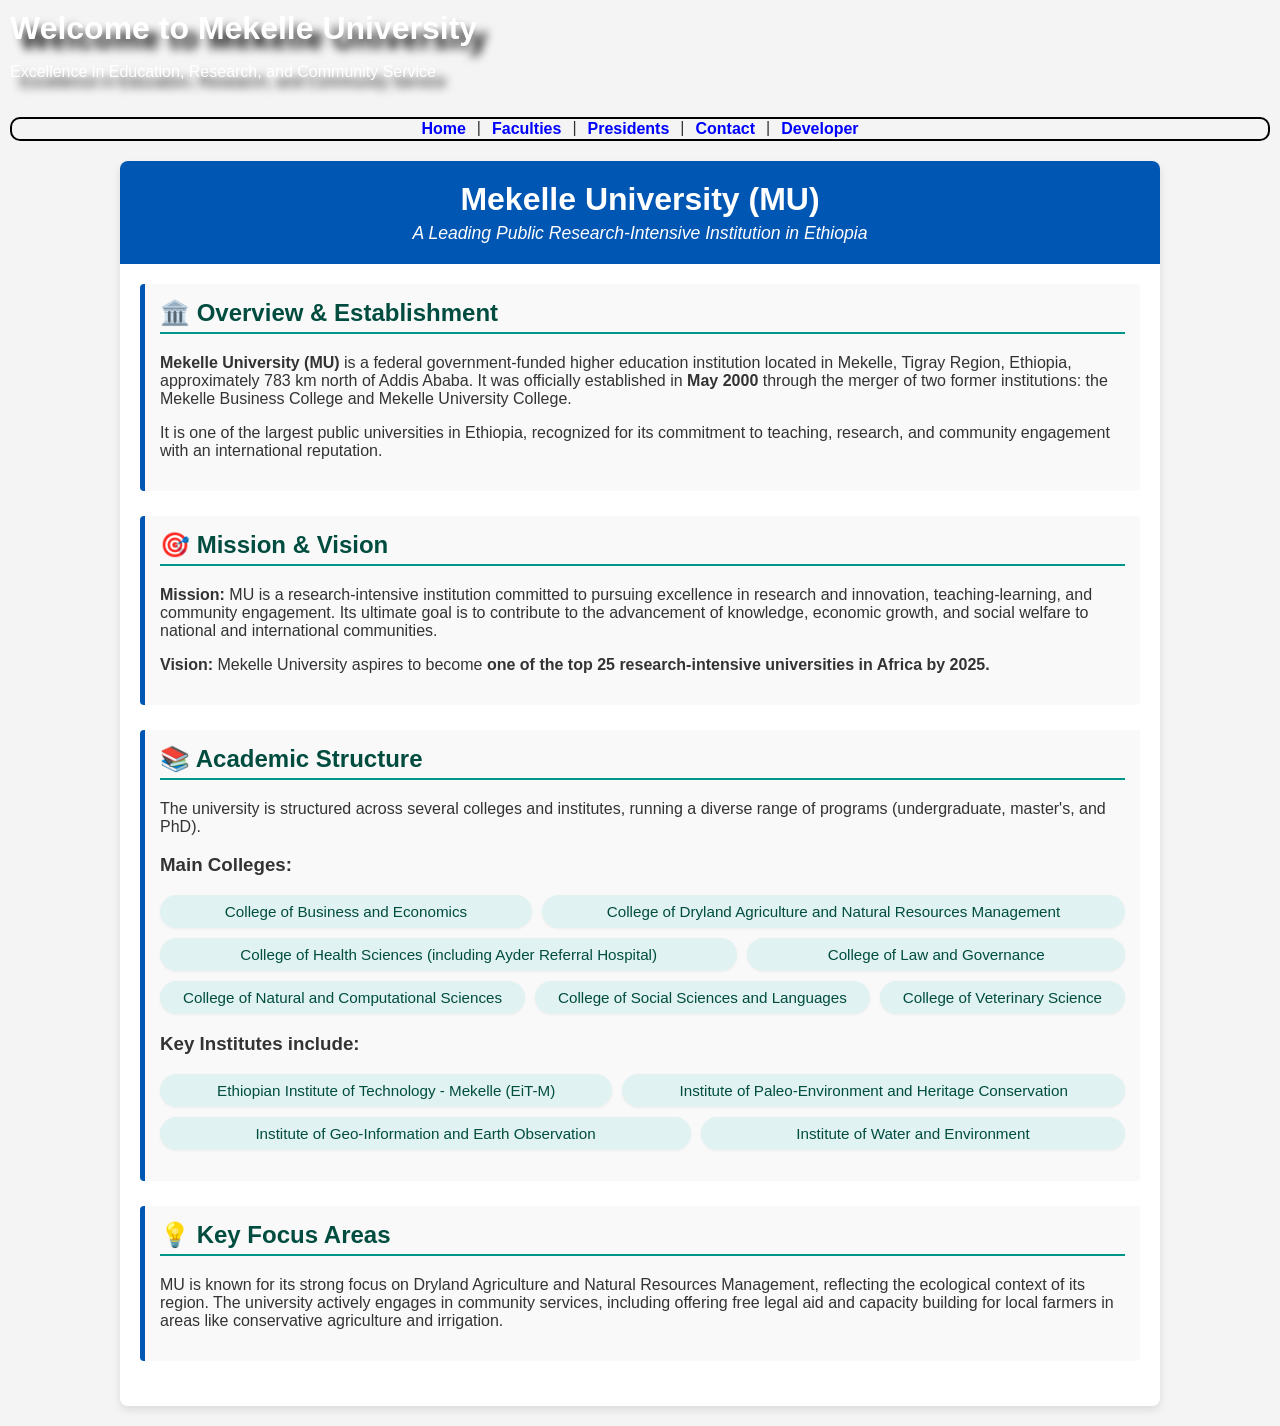
==== index.html @ d04f8ce9 "Add files via upload 1st  commit" ====
<!DOCTYPE html>
<html lang="en">
<head>
    <link rel="icon" type="image/jpg" href="./image/icon.jpg">
      <meta charset="utf-8">
      <meta name="viewport" content="width=device-width, initial-scale=1.0">
      <title>Mekelle university</title>
      <style>
        body {
            font-family: 'Segoe UI', Tahoma, Geneva, Verdana, sans-serif;
            margin: 0;
            padding: 0;
            background-color: #f4f4f4;
            color: #333;
        }
        .container {
            width: 90%;
            max-width: 1000px;
            margin: 20px auto;
            background-color: #fff;
            padding: 20px;
            box-shadow: 0 4px 8px rgba(0, 0, 0, 0.1);
            border-radius: 8px;
        }

        
        header {
            background-color:#0056b3; 
            color: white;
            padding: 20px;
            text-align: center;
            border-radius: 8px 8px 0 0;
            margin: -20px -20px 20px -20px;
        }
        header h1 {
            margin: 0;
            font-size: 2em;
        }
        header p {
            margin: 5px 0 0;
            font-size: 1.1em;
            font-style: italic;
        }

        
        section {
            margin-bottom: 25px;
            padding: 15px;
            border-left: 5px solid #0056b3; 
            background-color: #f9f9f9;
            border-radius: 4px;
        }
        h2 {
            color: #004d40;
            border-bottom: 2px solid #009688;
            padding-bottom: 5px;
            margin-top: 0;
        }

        
        ul {
            list-style-type: none;
            padding-left: 0;
            display: flex;
            flex-wrap: wrap;
            gap: 10px;
        }
        li {
            background-color: #e0f2f1; 
            padding: 8px 12px;
            border-radius: 20px;
            font-size: 0.95em;
            color: #004d40;
            flex-grow: 1; 
            text-align: center;
            box-shadow: 0 1px 3px rgba(0, 0, 0, 0.05);
        }

        
        @media (max-width: 600px) {
            .container {
                width: 95%;
                margin: 10px auto;
            }
            header h1 {
                font-size: 1.5em;
            }
            ul {
                flex-direction: column; /* Stacks list items on small screens */
            }
            li {
                flex-grow: 0;
                width: 100%;
                margin-bottom: 5px;
            }
            .head{
            min-height: 100px;
            text-align: center;
            .head h1{
                font-size: 1.5em;
            }
            .head p{
                font-size: 0.9em;

            }
        }
            nav  {       
            display:flex;
           justify-content:center;
           margin:10px 0;
           
           gap:0Px;
            text-align:center;
        }
        nav a{
   display: flex;

    width: 100%;
    border:2px;
    padding: 1px;
    text-align:center;
    box-sizing: border-box;
    font-size: 10px;
  }
}

     .head{
           display:flex;
           align-items:center;
           color:white;
           text-shadow:10px 10px 10px black;
           background-image:url(./image/cover1.jpeg);
           background-size: cover;
           background-position: center;
           background-repeat: no-repeat;
           object-fit:fit;
           padding:10px;
           
         }
   
     



        nav {
             border-radius:10px;
          border: 2px solid black;
            display:flex;
           justify-content:center;
           margin:10px;
           gap:10Px;
            text-align:center;
          
      }
      a{
    text-decoration:none;
    color:blue;
    font-weight:600;
    border-radius:10px;
    padding:1px;
  }
      </style>
</head>
<body>

      <div class="head">
  <div> <h1 style="margin : 0;" >Welcome to Mekelle University</h1>
    <p>Excellence in Education, Research, and Community Service</p>
      </div>
      </div>
   <nav>
      <a href="index.html"> Home </a> |
           
      <a href="faculties.html">Faculties</a> |
      <a href="./Presidents.html">Presidents</a> |
      <a href="contact.html"> Contact </a> | 
      <a href="developer.html">Developer</a> 
    </nav>
   


    <div class="container">
        <header>
            <h1>Mekelle University (MU)</h1>
            <p>A Leading Public Research-Intensive Institution in Ethiopia</p>
        </header>

        <section>
            <h2>🏛️ Overview & Establishment</h2>
            <p><strong>Mekelle University (MU)</strong> is a federal government-funded higher education institution located in Mekelle, Tigray Region, Ethiopia, approximately 783 km north of Addis Ababa. It was officially established in <strong>May 2000</strong> through the merger of two former institutions: the Mekelle Business College and Mekelle University College.</p>
            <p>It is one of the largest public universities in Ethiopia, recognized for its commitment to teaching, research, and community engagement with an international reputation.</p>
        </section>

        <section>
            <h2>🎯 Mission & Vision</h2>
            <p><strong>Mission:</strong> MU is a research-intensive institution committed to pursuing excellence in research and innovation, teaching-learning, and community engagement. Its ultimate goal is to contribute to the advancement of knowledge, economic growth, and social welfare to national and international communities.</p>
            <p><strong>Vision:</strong> Mekelle University aspires to become <strong>one of the top 25 research-intensive universities in Africa by 2025.</strong></p>
        </section>

        <section>
            <h2>📚 Academic Structure</h2>
            <p>The university is structured across several colleges and institutes, running a diverse range of programs (undergraduate, master's, and PhD).</p>
            <h3>Main Colleges:</h3>
            <ul>
                <li>College of Business and Economics</li>
                <li>College of Dryland Agriculture and Natural Resources Management</li>
                <li>College of Health Sciences (including Ayder Referral Hospital)</li>
                <li>College of Law and Governance</li>
                <li>College of Natural and Computational Sciences</li>
                <li>College of Social Sciences and Languages</li>
                <li>College of Veterinary Science</li>
            </ul>
            <h3>Key Institutes include:</h3>
            <ul>
                <li>Ethiopian Institute of Technology - Mekelle (EiT-M)</li>
                <li>Institute of Paleo-Environment and Heritage Conservation</li>
                <li>Institute of Geo-Information and Earth Observation</li>
                <li>Institute of Water and Environment</li>
            </ul>
        </section>

        <section>
            <h2>💡 Key Focus Areas</h2>
            <p>MU is known for its strong focus on Dryland Agriculture and Natural Resources Management, reflecting the ecological context of its region. The university actively engages in community services, including offering free legal aid and capacity building for local farmers in areas like conservative agriculture and irrigation.</p>
        </section>
    </div>
 


 
</body>
</html>
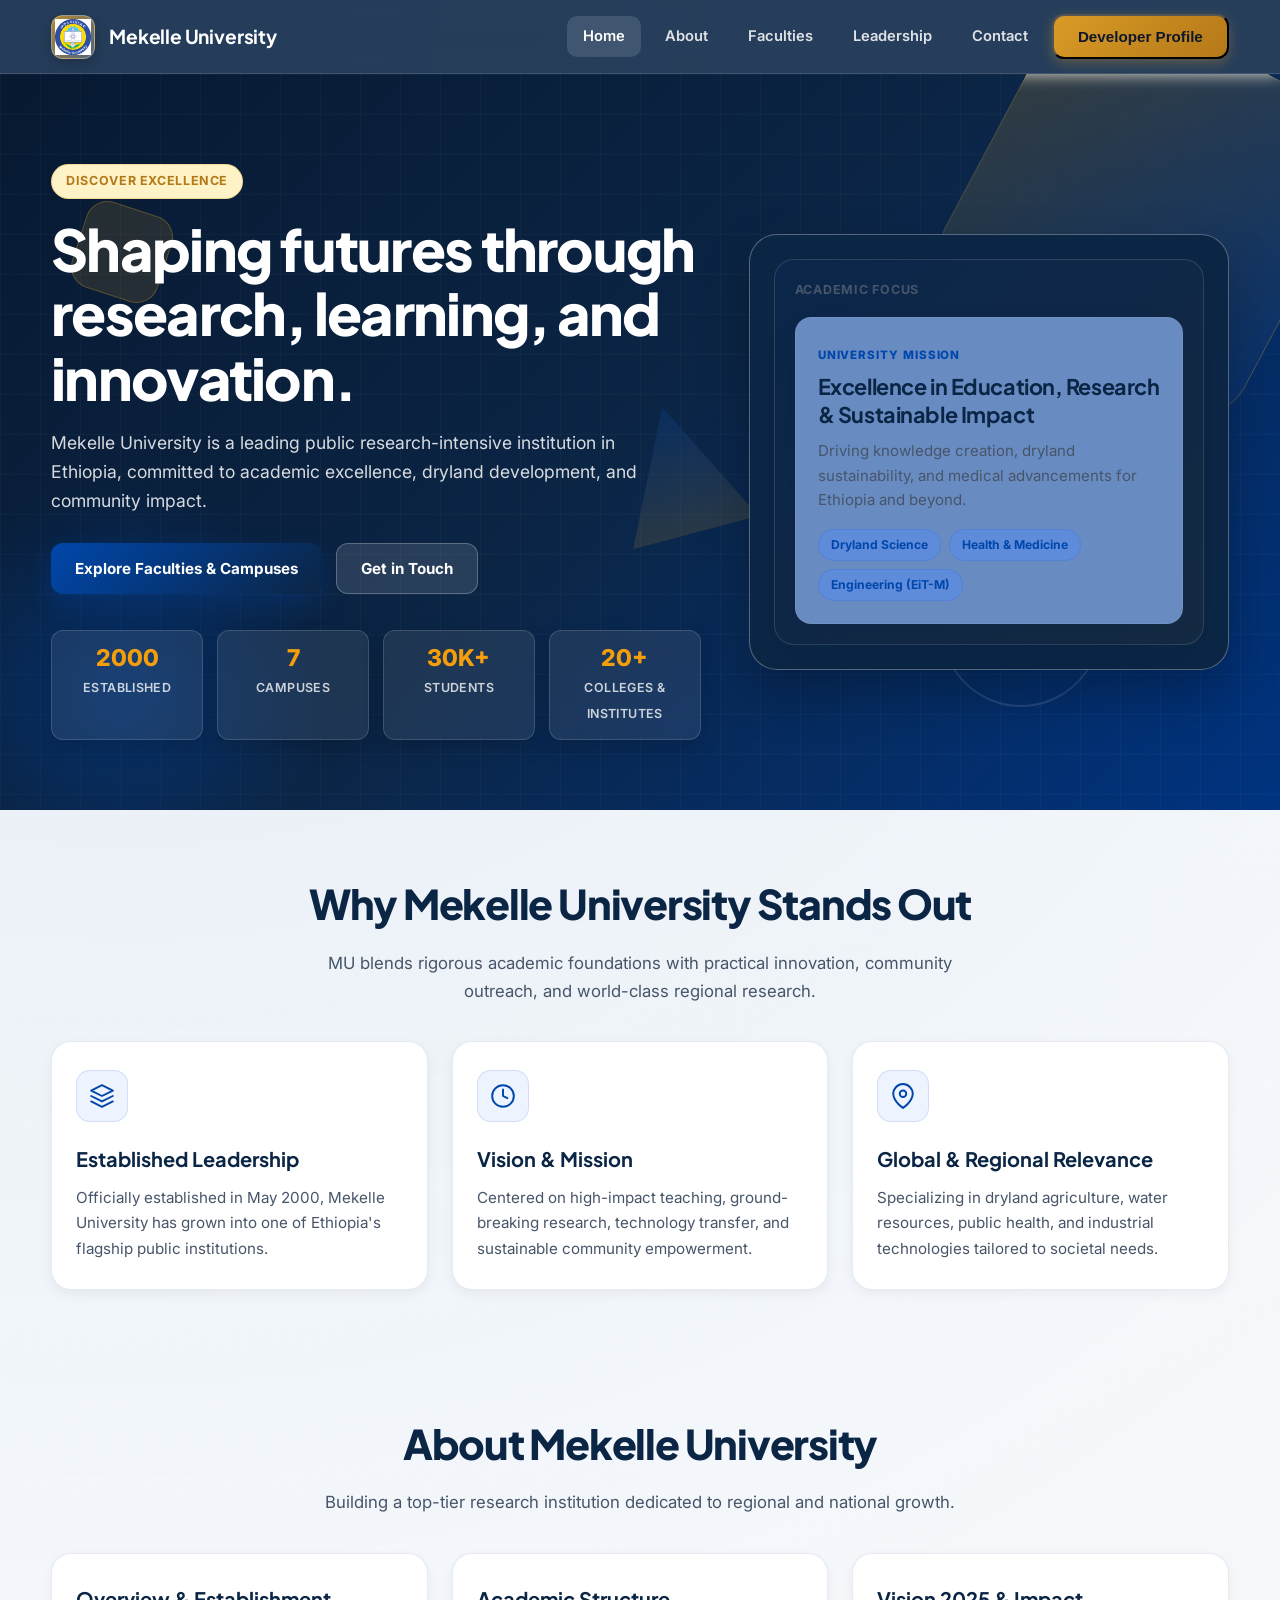
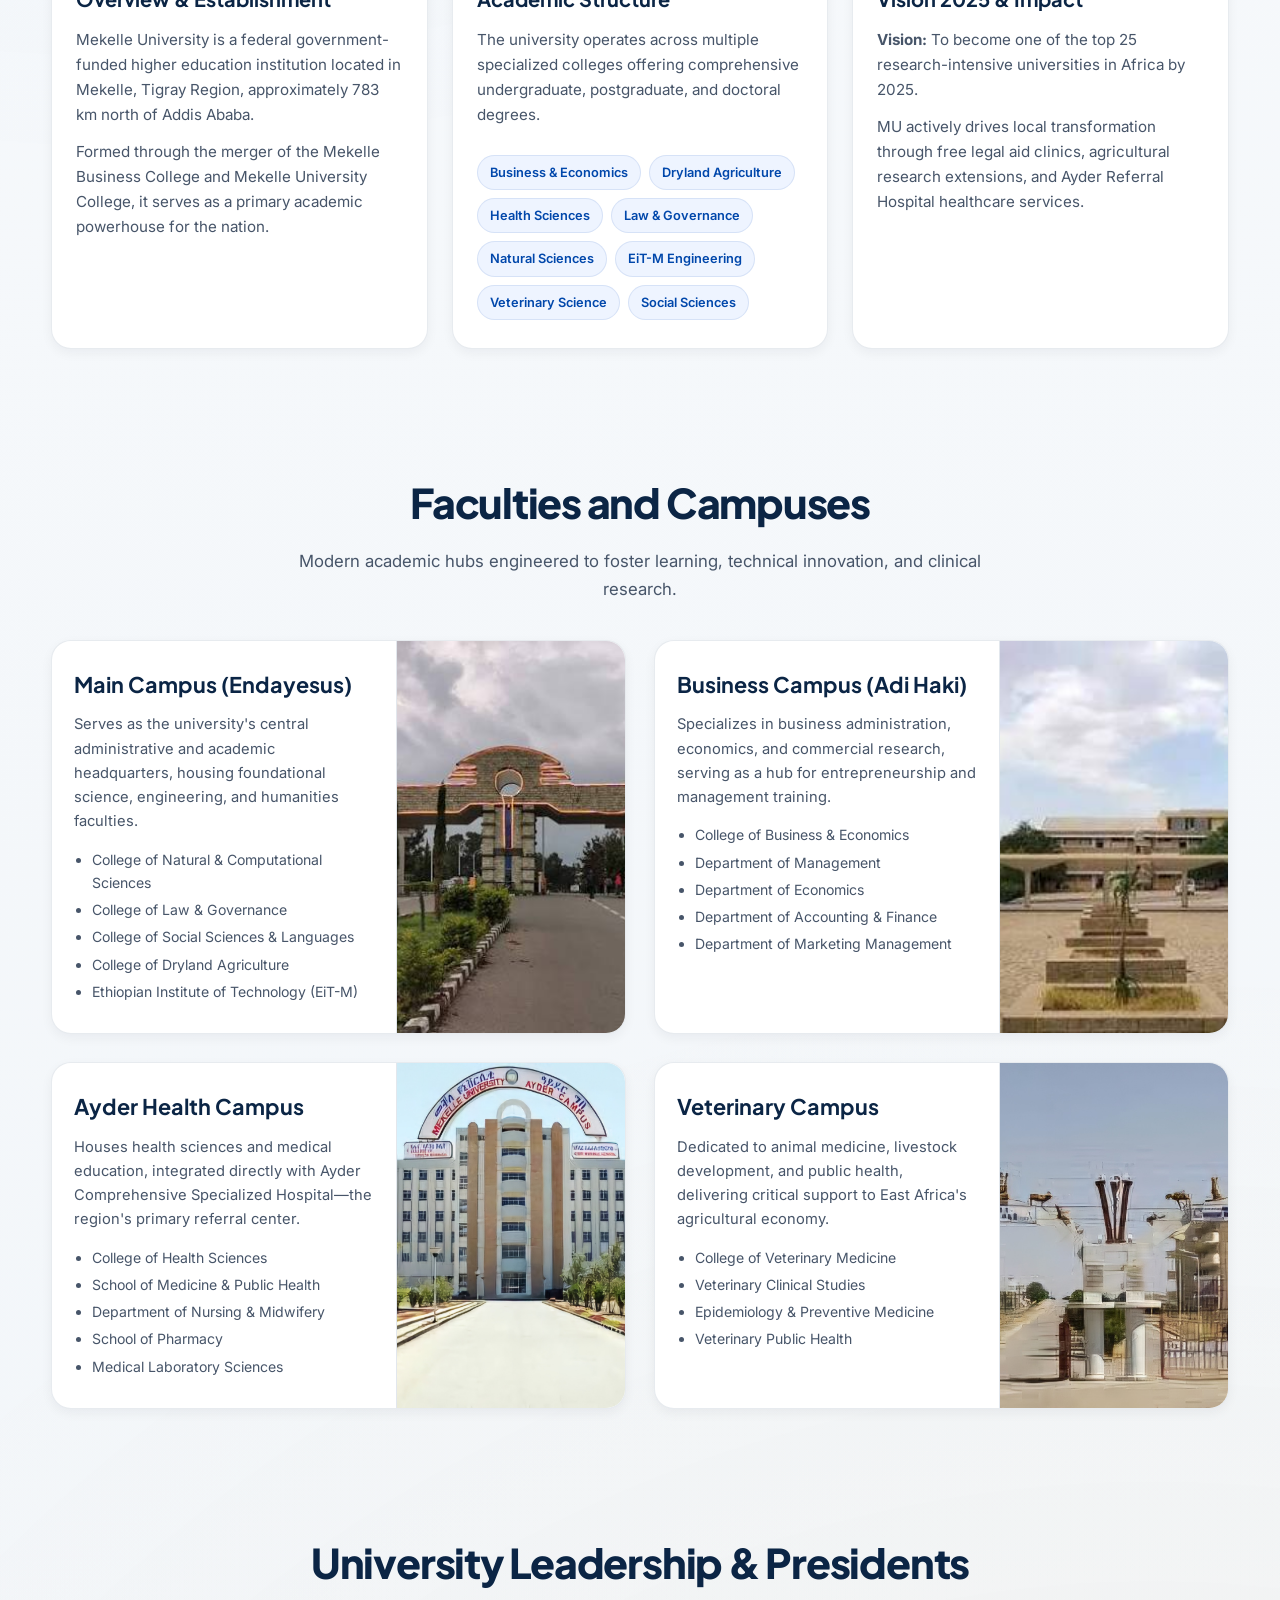
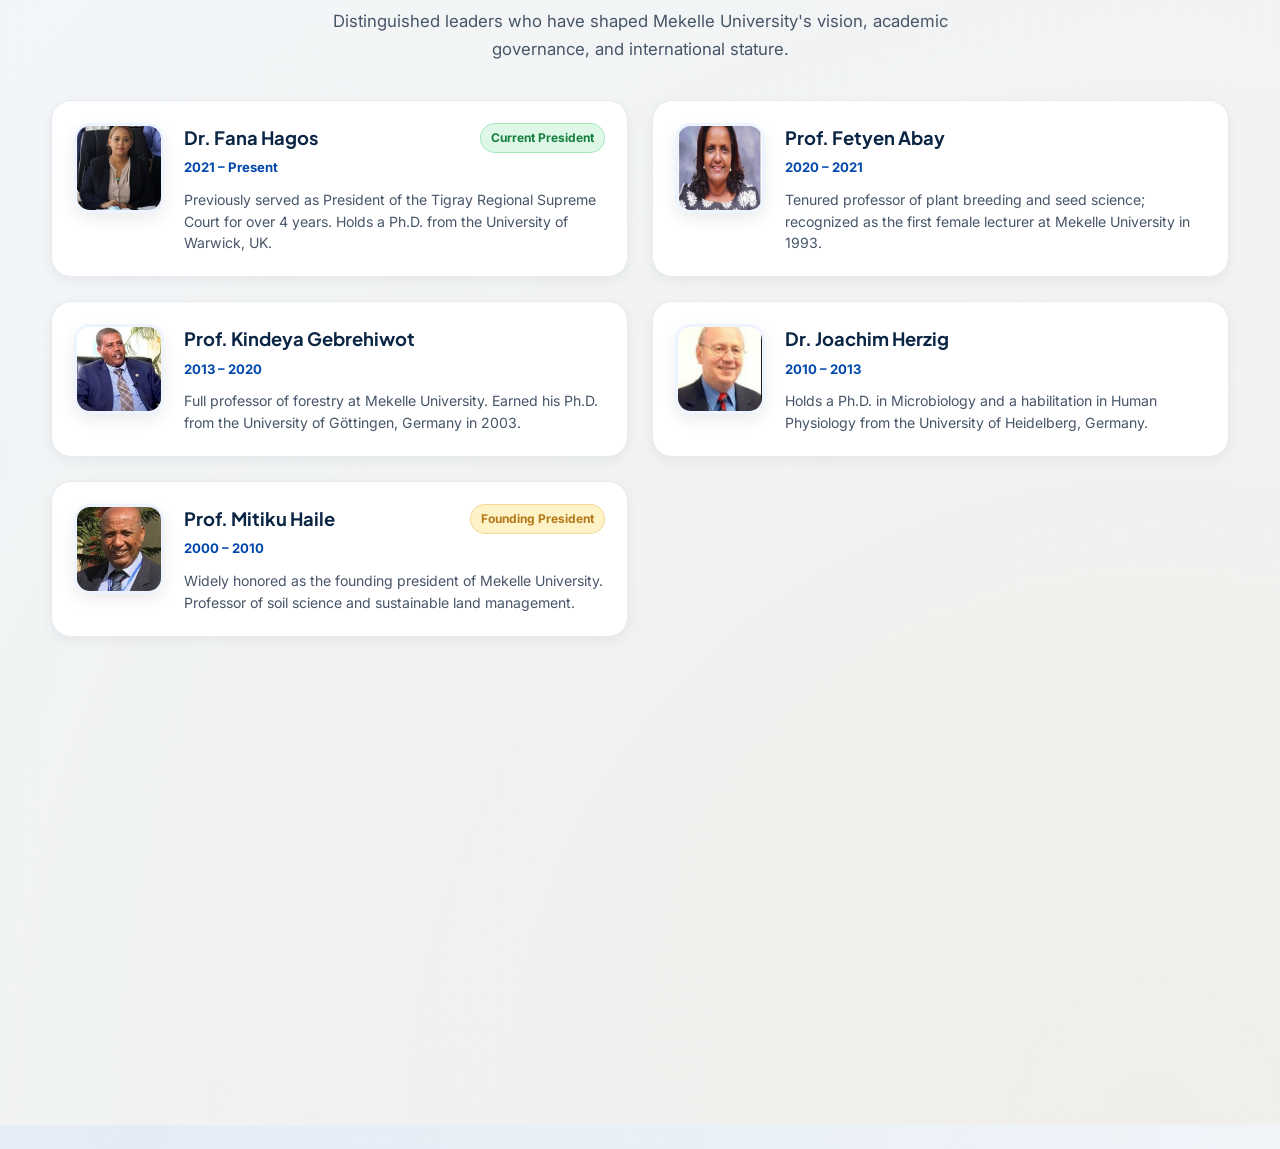
==== commit 76f96e65: "Refactor Mekelle University website with professional design system, responsive layouts, geometric h" ====
--- a/index.html
+++ b/index.html
@@ -1,232 +1,588 @@
 <!DOCTYPE html>
 <html lang="en">
+
 <head>
-    <link rel="icon" type="image/jpg" href="./image/icon.jpg">
-      <meta charset="utf-8">
-      <meta name="viewport" content="width=device-width, initial-scale=1.0">
-      <title>Mekelle university</title>
-      <style>
-        body {
-            font-family: 'Segoe UI', Tahoma, Geneva, Verdana, sans-serif;
-            margin: 0;
-            padding: 0;
-            background-color: #f4f4f4;
-            color: #333;
+    <meta charset="utf-8">
+    <meta name="viewport" content="width=device-width, initial-scale=1.0">
+    <title>Mekelle University | Excellence in Learning, Research & Impact</title>
+    <meta name="description"
+        content="Mekelle University is a premier public research university in Tigray, Ethiopia, leading dryland agriculture, medical health sciences, technology, and community development.">
+    <link rel="icon" type="image/png" href="./Image/logo.png">
+    <link rel="stylesheet" href="./styles/main.css">
+</head>
+
+<body>
+    <header class="topbar">
+        <div class="container topbar-inner">
+            <div class="brand">
+                <div class="brand-badge">
+                    <img src="./Image/logo.png" alt="Mekelle University Logo">
+                </div>
+                <span>Mekelle University</span>
+            </div>
+
+            <button class="nav-toggle" id="nav-toggle" aria-label="Toggle Navigation Menu">☰</button>
+
+            <nav class="nav" id="nav-menu" aria-label="Main navigation">
+                <a href="#home" class="active">Home</a>
+                <a href="#about">About</a>
+                <a href="#faculties">Faculties</a>
+                <a href="#leadership">Leadership</a>
+                <a href="#contact">Contact</a>
+                <button type="button" class="nav-item btn developer-trigger-btn" id="open-developer-modal">Developer
+                    Profile</button>
+            </nav>
+        </div>
+    </header>
+
+    <main class="page-shell" id="home">
+        <section class="hero">
+            <!-- Background Geometric Shapes (Pure Vector Shapes) -->
+            <div class="hero-bg-shapes" aria-hidden="true">
+                <svg class="hero-shape-grid" width="100%" height="100%" xmlns="http://www.w3.org/2000/svg">
+                    <defs>
+                        <pattern id="hero-grid-pattern" width="40" height="40" patternUnits="userSpaceOnUse">
+                            <path d="M 40 0 L 0 0 0 40" fill="none" stroke="rgba(255, 255, 255, 0.05)" stroke-width="1" />
+                        </pattern>
+                    </defs>
+                    <rect width="100%" height="100%" fill="url(#hero-grid-pattern)" />
+                </svg>
+                <div class="shape shape-rect-1"></div>
+                <div class="shape shape-circle-1"></div>
+                <div class="shape shape-polygon-1"></div>
+                <div class="shape shape-ring-1"></div>
+                <div class="shape shape-triangle-1"></div>
+            </div>
+
+            <div class="container hero-grid">
+                <div class="hero-copy">
+                    <span class="eyebrow">Discover Excellence</span>
+                    <h1>Shaping futures through research, learning, and innovation.</h1>
+                    <p>Mekelle University is a leading public research-intensive institution in Ethiopia, committed to
+                        academic excellence, dryland development, and community impact.</p>
+
+                    <div class="hero-actions">
+                        <a href="#faculties" class="btn btn-primary">Explore Faculties &amp; Campuses</a>
+                        <a href="#contact" class="btn btn-secondary">Get in Touch</a>
+                    </div>
+
+                    <div class="stats">
+                        <div class="stat">
+                            <strong>2000</strong>
+                            <span>Established</span>
+                        </div>
+                        <div class="stat">
+                            <strong>7</strong>
+                            <span>Campuses</span>
+                        </div>
+                        <div class="stat">
+                            <strong>30K+</strong>
+                            <span>Students</span>
+                        </div>
+                        <div class="stat">
+                            <strong>20+</strong>
+                            <span>Colleges &amp; Institutes</span>
+                        </div>
+                    </div>
+                </div>
+
+                <div class="hero-panel">
+                    <div class="panel-card">
+                        <div class="panel-visual">
+                            <div class="mini-header">
+                                <span class="category">Academic Focus</span>
+                            </div>
+
+                            <div class="campus-card">
+                                <span class="label">University Mission</span>
+                                <h3>Excellence in Education, Research &amp; Sustainable Impact</h3>
+                                <p>Driving knowledge creation, dryland sustainability, and medical advancements for
+                                    Ethiopia and beyond.</p>
+                                <div class="tag-row">
+                                    <span class="tag">Dryland Science</span>
+                                    <span class="tag">Health &amp; Medicine</span>
+                                    <span class="tag">Engineering (EiT-M)</span>
+                                </div>
+                            </div>
+                        </div>
+                    </div>
+                </div>
+            </div>
+        </section>
+
+        <!-- Why MU Stands Out -->
+        <section class="section reveal">
+            <div class="container">
+                <div class="section-header">
+                    <h2>Why Mekelle University Stands Out</h2>
+                    <p>MU blends rigorous academic foundations with practical innovation, community outreach, and
+                        world-class regional research.</p>
+                </div>
+
+                <div class="feature-grid">
+                    <article class="feature-card">
+                        <div class="feature-icon" aria-hidden="true">
+                            <svg viewBox="0 0 24 24" fill="none" stroke="currentColor" stroke-width="1.8"
+                                stroke-linecap="round" stroke-linejoin="round">
+                                <path d="M12 2L2 7l10 5 10-5-10-5zM2 17l10 5 10-5M2 12l10 5 10-5"></path>
+                            </svg>
+                        </div>
+                        <h3>Established Leadership</h3>
+                        <p>Officially established in May 2000, Mekelle University has grown into one of Ethiopia's
+                            flagship public institutions.</p>
+                    </article>
+
+                    <article class="feature-card">
+                        <div class="feature-icon" aria-hidden="true">
+                            <svg viewBox="0 0 24 24" fill="none" stroke="currentColor" stroke-width="1.8"
+                                stroke-linecap="round" stroke-linejoin="round">
+                                <circle cx="12" cy="12" r="10"></circle>
+                                <path d="M12 6v6l4 2"></path>
+                            </svg>
+                        </div>
+                        <h3>Vision &amp; Mission</h3>
+                        <p>Centered on high-impact teaching, ground-breaking research, technology transfer, and
+                            sustainable community empowerment.</p>
+                    </article>
+
+                    <article class="feature-card">
+                        <div class="feature-icon" aria-hidden="true">
+                            <svg viewBox="0 0 24 24" fill="none" stroke="currentColor" stroke-width="1.8"
+                                stroke-linecap="round" stroke-linejoin="round">
+                                <path d="M21 10c0 7-9 13-9 13s-9-6-9-13a9 9 0 0118 0z"></path>
+                                <circle cx="12" cy="10" r="3"></circle>
+                            </svg>
+                        </div>
+                        <h3>Global &amp; Regional Relevance</h3>
+                        <p>Specializing in dryland agriculture, water resources, public health, and industrial
+                            technologies tailored to societal needs.</p>
+                    </article>
+                </div>
+            </div>
+        </section>
+
+        <!-- About MU Overview -->
+        <section class="section reveal" id="about">
+            <div class="container">
+                <div class="section-header">
+                    <h2>About Mekelle University</h2>
+                    <p>Building a top-tier research institution dedicated to regional and national growth.</p>
+                </div>
+
+                <div class="about-grid">
+                    <article class="info-card">
+                        <h3>Overview &amp; Establishment</h3>
+                        <p>Mekelle University is a federal government-funded higher education institution located in
+                            Mekelle, Tigray Region, approximately 783 km north of Addis Ababa.</p>
+                        <p>Formed through the merger of the Mekelle Business College and Mekelle University College, it
+                            serves as a primary academic powerhouse for the nation.</p>
+                    </article>
+
+                    <article class="info-card">
+                        <h3>Academic Structure</h3>
+                        <p>The university operates across multiple specialized colleges offering comprehensive
+                            undergraduate, postgraduate, and doctoral degrees.</p>
+                        <ul class="pill-list">
+                            <li>Business &amp; Economics</li>
+                            <li>Dryland Agriculture</li>
+                            <li>Health Sciences</li>
+                            <li>Law &amp; Governance</li>
+                            <li>Natural Sciences</li>
+                            <li>EiT-M Engineering</li>
+                            <li>Veterinary Science</li>
+                            <li>Social Sciences</li>
+                        </ul>
+                    </article>
+
+                    <article class="info-card">
+                        <h3>Vision 2025 &amp; Impact</h3>
+                        <p><strong>Vision:</strong> To become one of the top 25 research-intensive universities in
+                            Africa by 2025.</p>
+                        <p>MU actively drives local transformation through free legal aid clinics, agricultural research
+                            extensions, and Ayder Referral Hospital healthcare services.</p>
+                    </article>
+                </div>
+            </div>
+        </section>
+
+        <!-- Faculties and Campuses -->
+        <section class="section reveal" id="faculties">
+            <div class="container">
+                <div class="section-header">
+                    <h2>Faculties and Campuses</h2>
+                    <p>Modern academic hubs engineered to foster learning, technical innovation, and clinical research.
+                    </p>
+                </div>
+
+                <div class="faculty-layout">
+                    <article class="campus-card-box">
+                        <div class="campus-copy">
+                            <h3>Main Campus (Endayesus)</h3>
+                            <p>Serves as the university's central administrative and academic headquarters, housing
+                                foundational science, engineering, and humanities faculties.</p>
+                            <ul>
+                                <li>College of Natural &amp; Computational Sciences</li>
+                                <li>College of Law &amp; Governance</li>
+                                <li>College of Social Sciences &amp; Languages</li>
+                                <li>College of Dryland Agriculture</li>
+                                <li>Ethiopian Institute of Technology (EiT-M)</li>
+                            </ul>
+                        </div>
+                        <div class="campus-image">
+                            <img src="./Image/Mc.jpeg" alt="Mekelle University Main Campus">
+                        </div>
+                    </article>
+
+                    <article class="campus-card-box">
+                        <div class="campus-copy">
+                            <h3>Business Campus (Adi Haki)</h3>
+                            <p>Specializes in business administration, economics, and commercial research, serving as a
+                                hub for entrepreneurship and management training.</p>
+                            <ul>
+                                <li>College of Business &amp; Economics</li>
+                                <li>Department of Management</li>
+                                <li>Department of Economics</li>
+                                <li>Department of Accounting &amp; Finance</li>
+                                <li>Department of Marketing Management</li>
+                            </ul>
+                        </div>
+                        <div class="campus-image">
+                            <img src="./Image/Bc.jpeg" alt="Business Campus Adi Haki">
+                        </div>
+                    </article>
+
+                    <article class="campus-card-box">
+                        <div class="campus-copy">
+                            <h3>Ayder Health Campus</h3>
+                            <p>Houses health sciences and medical education, integrated directly with Ayder
+                                Comprehensive Specialized Hospital—the region's primary referral center.</p>
+                            <ul>
+                                <li>College of Health Sciences</li>
+                                <li>School of Medicine &amp; Public Health</li>
+                                <li>Department of Nursing &amp; Midwifery</li>
+                                <li>School of Pharmacy</li>
+                                <li>Medical Laboratory Sciences</li>
+                            </ul>
+                        </div>
+                        <div class="campus-image">
+                            <img src="./Image/Ac.jpeg" alt="Ayder Health Sciences Campus">
+                        </div>
+                    </article>
+
+                    <article class="campus-card-box">
+                        <div class="campus-copy">
+                            <h3>Veterinary Campus</h3>
+                            <p>Dedicated to animal medicine, livestock development, and public health, delivering
+                                critical support to East Africa's agricultural economy.</p>
+                            <ul>
+                                <li>College of Veterinary Medicine</li>
+                                <li>Veterinary Clinical Studies</li>
+                                <li>Epidemiology &amp; Preventive Medicine</li>
+                                <li>Veterinary Public Health</li>
+                            </ul>
+                        </div>
+                        <div class="campus-image">
+                            <img src="./Image/Vc.jpeg" alt="Veterinary Science Campus">
+                        </div>
+                    </article>
+                </div>
+            </div>
+        </section>
+
+        <!-- Leadership and Presidents -->
+        <section class="section reveal" id="leadership">
+            <div class="container">
+                <div class="section-header">
+                    <h2>University Leadership &amp; Presidents</h2>
+                    <p>Distinguished leaders who have shaped Mekelle University's vision, academic governance, and
+                        international stature.</p>
+                </div>
+
+                <div class="president-layout">
+                    <article class="president-card">
+                        <div class="president-avatar">
+                            <img src="./Image/Fana.jpg" alt="Dr. Fana Hagos">
+                        </div>
+                        <div class="president-meta">
+                            <div class="president-meta-header">
+                                <h3>Dr. Fana Hagos</h3>
+                                <span class="badge badge-current">Current President</span>
+                            </div>
+                            <span class="president-tenure">2021 – Present</span>
+                            <p>Previously served as President of the Tigray Regional Supreme Court for over 4 years.
+                                Holds a Ph.D. from the University of Warwick, UK.</p>
+                        </div>
+                    </article>
+
+                    <article class="president-card">
+                        <div class="president-avatar">
+                            <img src="./Image/Fetyen.jpeg" alt="Prof. Fetyen Abay">
+                        </div>
+                        <div class="president-meta">
+                            <div class="president-meta-header">
+                                <h3>Prof. Fetyen Abay</h3>
+                            </div>
+                            <span class="president-tenure">2020 – 2021</span>
+                            <p>Tenured professor of plant breeding and seed science; recognized as the first female
+                                lecturer at Mekelle University in 1993.</p>
+                        </div>
+                    </article>
+
+                    <article class="president-card">
+                        <div class="president-avatar">
+                            <img src="./Image/Kindeya.jpeg" alt="Prof. Kindeya Gebrehiwot">
+                        </div>
+                        <div class="president-meta">
+                            <div class="president-meta-header">
+                                <h3>Prof. Kindeya Gebrehiwot</h3>
+                            </div>
+                            <span class="president-tenure">2013 – 2020</span>
+                            <p>Full professor of forestry at Mekelle University. Earned his Ph.D. from the University of
+                                Göttingen, Germany in 2003.</p>
+                        </div>
+                    </article>
+
+                    <article class="president-card">
+                        <div class="president-avatar">
+                            <img src="./Image/joachim.jpg" alt="Dr. Joachim Herzig">
+                        </div>
+                        <div class="president-meta">
+                            <div class="president-meta-header">
+                                <h3>Dr. Joachim Herzig</h3>
+                            </div>
+                            <span class="president-tenure">2010 – 2013</span>
+                            <p>Holds a Ph.D. in Microbiology and a habilitation in Human Physiology from the University
+                                of Heidelberg, Germany.</p>
+                        </div>
+                    </article>
+
+                    <article class="president-card">
+                        <div class="president-avatar">
+                            <img src="./Image/Mitiku.jpeg" alt="Prof. Mitiku Haile">
+                        </div>
+                        <div class="president-meta">
+                            <div class="president-meta-header">
+                                <h3>Prof. Mitiku Haile</h3>
+                                <span class="badge badge-founding">Founding President</span>
+                            </div>
+                            <span class="president-tenure">2000 – 2010</span>
+                            <p>Widely honored as the founding president of Mekelle University. Professor of soil science
+                                and sustainable land management.</p>
+                        </div>
+                    </article>
+                </div>
+            </div>
+        </section>
+    </main>
+
+    <!-- Footer -->
+    <footer class="site-footer reveal" id="contact">
+        <div class="container footer-grid">
+            <div class="footer-column footer-brand">
+                <div class="brand">
+                    <div class="brand-badge">
+                        <img src="./Image/logo.png" alt="Mekelle University Logo">
+                    </div>
+                    <span>Mekelle University</span>
+                </div>
+                <p>Academic excellence, innovation, and community impact through research, education, and public
+                    service.</p>
+            </div>
+
+            <div class="footer-column">
+                <h3>Contact Information</h3>
+                <ul class="contact-list">
+                    <li>
+                        <span class="contact-label">
+                            <span class="contact-icon" aria-hidden="true">
+                                <svg viewBox="0 0 24 24">
+                                    <path d="M12 2A10 10 0 1022 12 10 10 0 0012 2zm1 15h-2v-6h2zm0-8h-2V7h2z" />
+                                </svg>
+                            </span>Official Website
+                        </span>
+                        <a href="http://www.mu.edu.et" target="_blank" rel="noopener noreferrer">www.mu.edu.et</a>
+                    </li>
+                    <li>
+                        <span class="contact-label">
+                            <span class="contact-icon" aria-hidden="true">
+                                <svg viewBox="0 0 24 24">
+                                    <path
+                                        d="M20 4H4c-1.1 0-2 .9-2 2v12c0 1.1.9 2 2 2h16c1.1 0 2-.9 2-2V6c0-1.1-.9-2-2-2zm0 4l-8 5-8-5V6l8 5 8-5v2z" />
+                                </svg>
+                            </span>Email Address
+                        </span>
+                        <a href="mailto:ccia@mu.edu.et">ccia@mu.edu.et</a>
+                    </li>
+                    <li>
+                        <span class="contact-label">
+                            <span class="contact-icon" aria-hidden="true">
+                                <svg viewBox="0 0 24 24">
+                                    <path
+                                        d="M6.62 10.79a15.053 15.053 0 006.59 6.59l2.2-2.2a1 1 0 011.11-.27c1.21.49 2.53.76 3.88.76a1 1 0 011 1V20a1 1 0 01-1 1A17 17 0 013 4a1 1 0 011-1h3.5a1 1 0 011 1c0 1.35.27 2.67.76 3.88a1 1 0 01-.27 1.11l-2.37 2.4z" />
+                                </svg>
+                            </span>Telephone
+                        </span>
+                        <a href="tel:+251344404005">+251 344 40 40 05</a>
+                    </li>
+                    <li>
+                        <span class="contact-label">
+                            <span class="contact-icon" aria-hidden="true">
+                                <svg viewBox="0 0 24 24">
+                                    <path
+                                        d="M20 6h-4V4c0-1.11-.89-2-2-2h-4c-1.11 0-2 .89-2 2v2H4c-1.11 0-1.99.89-1.99 2L2 19c0 1.11.89 2 2 2h16c1.11 0 2-.89 2-2V8c0-1.11-.89-2-2-2zm-6 0h-4V4h4v2z" />
+                                </svg>
+                            </span>P.O. Box
+                        </span>
+                        <span>231, Mekelle, Ethiopia</span>
+                    </li>
+                </ul>
+            </div>
+
+            <div class="footer-column">
+                <h3>Follow MU</h3>
+                <ul class="social-list">
+                    <li>
+                        <a class="social-link" href="https://www.facebook.com/MekelleUniversity" target="_blank"
+                            rel="noopener noreferrer">
+                            <span class="social-icon" aria-hidden="true">
+                                <svg viewBox="0 0 24 24">
+                                    <path
+                                        d="M14 13.5h2.5l1-4H14v-2c0-1.03.7-1.5 1.5-1.5h1.5V2.14c-.52-.07-1.62-.14-2.77-.14-2.7 0-4.5 1.6-4.5 4.5v3H7v4h2.73V22h4.27v-8.5z" />
+                                </svg>
+                            </span>
+                            <span>Facebook</span>
+                        </a>
+                    </li>
+                    <li>
+                        <a class="social-link" href="https://twitter.com/MekUniETH" target="_blank"
+                            rel="noopener noreferrer">
+                            <span class="social-icon" aria-hidden="true">
+                                <svg viewBox="0 0 24 24">
+                                    <path
+                                        d="M18.244 2.25h3.308l-7.227 8.26 8.502 11.24H16.17l-5.214-6.817L4.99 21.75H1.68l7.73-8.835L1.254 2.25H8.08l4.713 6.231zm-1.161 17.52h1.833L7.084 4.126H5.117z" />
+                                </svg>
+                            </span>
+                            <span>X (Twitter)</span>
+                        </a>
+                    </li>
+                </ul>
+            </div>
+        </div>
+        <div class="footer-bottom">
+            © 2026 Mekelle University • Academic Excellence, Innovation, and Community Impact
+        </div>
+    </footer>
+
+    <!-- Native HTML5 Accessible Modal Dialog -->
+    <dialog id="developer-modal">
+        <div class="modal-content">
+            <button class="modal-close-btn" id="close-developer-modal" aria-label="Close Developer Profile">✕</button>
+            <div class="modal-header">
+                <div class="modal-avatar">
+                    <img src="./Image/developer.webp" alt="Dawit Fseha">
+                </div>
+                <div class="modal-header-info">
+                    <p class="kicker">Developer Profile</p>
+                    <h3>Dawit Fseha</h3>
+                    <span>Web Designer &amp; Full-Stack Developer</span>
+                </div>
+            </div>
+
+            <div class="modal-body">
+                <div class="meta-row">
+                    <strong>Email</strong>
+                    <a href="mailto:dawitfseha@gmail.com">dawitfseha@gmail.com</a>
+                </div>
+                <div class="meta-row">
+                    <strong>Phone</strong>
+                    <a href="tel:+251992949485">+251 992 949 485</a>
+                </div>
+                <div class="meta-row">
+                    <strong>Facebook</strong>
+                    <a href="https://www.facebook.com/profile.php?id=61582862746401" target="_blank"
+                        rel="noopener noreferrer">@dave__df</a>
+                </div>
+                <div class="meta-row">
+                    <strong>portfolio</strong>
+                    <a href="https://df-ultra.github.io/portfolio/" target="_blank"
+                        rel="noopener noreferrer">df-ultra.github.io/portfolio/</a>
+                </div>
+            </div>
+        </div>
+    </dialog>
+
+    <script>
+        // Scroll Reveal Animation
+        const observer = new IntersectionObserver((entries) => {
+            entries.forEach((entry) => {
+                if (entry.isIntersecting) {
+                    entry.target.classList.add('visible');
+                }
+            });
+        }, { threshold: 0.12 });
+
+        document.querySelectorAll('.reveal').forEach((el) => observer.observe(el));
+
+        // Mobile Navigation Menu Toggle
+        const navToggle = document.getElementById('nav-toggle');
+        const navMenu = document.getElementById('nav-menu');
+
+        if (navToggle && navMenu) {
+            navToggle.addEventListener('click', () => {
+                navMenu.classList.toggle('open');
+            });
         }
-        .container {
-            width: 90%;
-            max-width: 1000px;
-            margin: 20px auto;
-            background-color: #fff;
-            padding: 20px;
-            box-shadow: 0 4px 8px rgba(0, 0, 0, 0.1);
-            border-radius: 8px;
+
+        // Native HTML Dialog Modal Handling
+        const developerModal = document.getElementById('developer-modal');
+        const openModalBtn = document.getElementById('open-developer-modal');
+        const closeModalBtn = document.getElementById('close-developer-modal');
+
+        if (developerModal && openModalBtn && closeModalBtn) {
+            openModalBtn.addEventListener('click', (e) => {
+                e.preventDefault();
+                developerModal.showModal();
+            });
+
+            closeModalBtn.addEventListener('click', () => {
+                developerModal.close();
+            });
+
+            // Close when clicking on backdrop
+            developerModal.addEventListener('click', (e) => {
+                const dialogDimensions = developerModal.getBoundingClientRect();
+                if (
+                    e.clientX < dialogDimensions.left ||
+                    e.clientX > dialogDimensions.right ||
+                    e.clientY < dialogDimensions.top ||
+                    e.clientY > dialogDimensions.bottom
+                ) {
+                    developerModal.close();
+                }
+            });
         }
 
-        
-        header {
-            background-color:#0056b3; 
-            color: white;
-            padding: 20px;
-            text-align: center;
-            border-radius: 8px 8px 0 0;
-            margin: -20px -20px 20px -20px;
-        }
-        header h1 {
-            margin: 0;
-            font-size: 2em;
-        }
-        header p {
-            margin: 5px 0 0;
-            font-size: 1.1em;
-            font-style: italic;
-        }
-
-        
-        section {
-            margin-bottom: 25px;
-            padding: 15px;
-            border-left: 5px solid #0056b3; 
-            background-color: #f9f9f9;
-            border-radius: 4px;
-        }
-        h2 {
-            color: #004d40;
-            border-bottom: 2px solid #009688;
-            padding-bottom: 5px;
-            margin-top: 0;
-        }
-
-        
-        ul {
-            list-style-type: none;
-            padding-left: 0;
-            display: flex;
-            flex-wrap: wrap;
-            gap: 10px;
-        }
-        li {
-            background-color: #e0f2f1; 
-            padding: 8px 12px;
-            border-radius: 20px;
-            font-size: 0.95em;
-            color: #004d40;
-            flex-grow: 1; 
-            text-align: center;
-            box-shadow: 0 1px 3px rgba(0, 0, 0, 0.05);
-        }
-
-        
-        @media (max-width: 600px) {
-            .container {
-                width: 95%;
-                margin: 10px auto;
-            }
-            header h1 {
-                font-size: 1.5em;
-            }
-            ul {
-                flex-direction: column; /* Stacks list items on small screens */
-            }
-            li {
-                flex-grow: 0;
-                width: 100%;
-                margin-bottom: 5px;
-            }
-            .head{
-            min-height: 100px;
-            text-align: center;
-            .head h1{
-                font-size: 1.5em;
-            }
-            .head p{
-                font-size: 0.9em;
-
-            }
-        }
-            nav  {       
-            display:flex;
-           justify-content:center;
-           margin:10px 0;
-           
-           gap:0Px;
-            text-align:center;
-        }
-        nav a{
-   display: flex;
-
-    width: 100%;
-    border:2px;
-    padding: 1px;
-    text-align:center;
-    box-sizing: border-box;
-    font-size: 10px;
-  }
-}
-
-     .head{
-           display:flex;
-           align-items:center;
-           color:white;
-           text-shadow:10px 10px 10px black;
-           background-image:url(./image/cover1.jpeg);
-           background-size: cover;
-           background-position: center;
-           background-repeat: no-repeat;
-           object-fit:fit;
-           padding:10px;
-           
-         }
-   
-     
-
-
-
-        nav {
-             border-radius:10px;
-          border: 2px solid black;
-            display:flex;
-           justify-content:center;
-           margin:10px;
-           gap:10Px;
-            text-align:center;
-          
-      }
-      a{
-    text-decoration:none;
-    color:blue;
-    font-weight:600;
-    border-radius:10px;
-    padding:1px;
-  }
-      </style>
-</head>
-<body>
-
-      <div class="head">
-  <div> <h1 style="margin : 0;" >Welcome to Mekelle University</h1>
-    <p>Excellence in Education, Research, and Community Service</p>
-      </div>
-      </div>
-   <nav>
-      <a href="index.html"> Home </a> |
-           
-      <a href="faculties.html">Faculties</a> |
-      <a href="./Presidents.html">Presidents</a> |
-      <a href="contact.html"> Contact </a> | 
-      <a href="developer.html">Developer</a> 
-    </nav>
-   
-
-
-    <div class="container">
-        <header>
-            <h1>Mekelle University (MU)</h1>
-            <p>A Leading Public Research-Intensive Institution in Ethiopia</p>
-        </header>
-
-        <section>
-            <h2>🏛️ Overview & Establishment</h2>
-            <p><strong>Mekelle University (MU)</strong> is a federal government-funded higher education institution located in Mekelle, Tigray Region, Ethiopia, approximately 783 km north of Addis Ababa. It was officially established in <strong>May 2000</strong> through the merger of two former institutions: the Mekelle Business College and Mekelle University College.</p>
-            <p>It is one of the largest public universities in Ethiopia, recognized for its commitment to teaching, research, and community engagement with an international reputation.</p>
-        </section>
-
-        <section>
-            <h2>🎯 Mission & Vision</h2>
-            <p><strong>Mission:</strong> MU is a research-intensive institution committed to pursuing excellence in research and innovation, teaching-learning, and community engagement. Its ultimate goal is to contribute to the advancement of knowledge, economic growth, and social welfare to national and international communities.</p>
-            <p><strong>Vision:</strong> Mekelle University aspires to become <strong>one of the top 25 research-intensive universities in Africa by 2025.</strong></p>
-        </section>
-
-        <section>
-            <h2>📚 Academic Structure</h2>
-            <p>The university is structured across several colleges and institutes, running a diverse range of programs (undergraduate, master's, and PhD).</p>
-            <h3>Main Colleges:</h3>
-            <ul>
-                <li>College of Business and Economics</li>
-                <li>College of Dryland Agriculture and Natural Resources Management</li>
-                <li>College of Health Sciences (including Ayder Referral Hospital)</li>
-                <li>College of Law and Governance</li>
-                <li>College of Natural and Computational Sciences</li>
-                <li>College of Social Sciences and Languages</li>
-                <li>College of Veterinary Science</li>
-            </ul>
-            <h3>Key Institutes include:</h3>
-            <ul>
-                <li>Ethiopian Institute of Technology - Mekelle (EiT-M)</li>
-                <li>Institute of Paleo-Environment and Heritage Conservation</li>
-                <li>Institute of Geo-Information and Earth Observation</li>
-                <li>Institute of Water and Environment</li>
-            </ul>
-        </section>
-
-        <section>
-            <h2>💡 Key Focus Areas</h2>
-            <p>MU is known for its strong focus on Dryland Agriculture and Natural Resources Management, reflecting the ecological context of its region. The university actively engages in community services, including offering free legal aid and capacity building for local farmers in areas like conservative agriculture and irrigation.</p>
-        </section>
-    </div>
- 
-
-
- 
+        // ScrollSpy Active Nav Highlight
+        const sections = document.querySelectorAll('section[id], main[id]');
+        const navLinks = document.querySelectorAll('.nav a[href^="#"]');
+
+        window.addEventListener('scroll', () => {
+            let current = '';
+            sections.forEach((section) => {
+                const sectionTop = section.offsetTop - 100;
+                if (window.scrollY >= sectionTop) {
+                    current = section.getAttribute('id');
+                }
+            });
+
+            navLinks.forEach((link) => {
+                link.classList.remove('active');
+                if (link.getAttribute('href') === `#${current}`) {
+                    link.classList.add('active');
+                }
+            });
+        });
+    </script>
 </body>
+
 </html>
--- a/styles/main.css
+++ b/styles/main.css
@@ -0,0 +1,1144 @@
+@import url('https://fonts.googleapis.com/css2?family=Plus+Jakarta+Sans:wght@400;500;600;700;800&family=Inter:wght@400;500;600;700&display=swap');
+
+:root {
+  --primary: #0047ab;
+  --primary-dark: #0b2545;
+  --primary-light: #1e64d4;
+  --primary-soft: #eef4ff;
+  --accent: #d99b26;
+  --accent-light: #fef3c7;
+  --accent-dark: #b47818;
+  --ink: #0f172a;
+  --muted: #475569;
+  --sky: #f8fafc;
+  --white: #ffffff;
+  --border: rgba(148, 163, 184, 0.22);
+  --border-hover: rgba(0, 71, 171, 0.35);
+  --shadow-sm: 0 4px 12px rgba(15, 23, 42, 0.05);
+  --shadow: 0 16px 36px rgba(15, 23, 42, 0.08);
+  --shadow-lg: 0 24px 50px rgba(11, 37, 69, 0.14);
+  --radius-sm: 12px;
+  --radius: 20px;
+  --radius-lg: 28px;
+  --max-width: 1280px;
+}
+
+* {
+  box-sizing: border-box;
+}
+
+html {
+  scroll-behavior: smooth;
+  scroll-padding-top: 84px;
+}
+
+body {
+  margin: 0;
+  font-family: 'Inter', system-ui, -apple-system, BlinkMacSystemFont, sans-serif;
+  background: radial-gradient(circle at 10% 0%, rgba(0, 71, 171, 0.08), transparent 40%),
+    radial-gradient(circle at 90% 100%, rgba(217, 155, 38, 0.07), transparent 40%),
+    linear-gradient(180deg, #f8fafc 0%, #f1f5f9 100%);
+  color: var(--ink);
+  line-height: 1.65;
+  -webkit-font-smoothing: antialiased;
+}
+
+h1,
+h2,
+h3,
+h4,
+.brand span {
+  font-family: 'Plus Jakarta Sans', sans-serif;
+}
+
+a {
+  text-decoration: none;
+  color: inherit;
+  transition: all 0.2s ease;
+}
+
+img {
+  max-width: 100%;
+  display: block;
+}
+
+/* Container */
+.container {
+  max-width: var(--max-width);
+  width: 92%;
+  margin: 0 auto;
+}
+
+.page-shell {
+  width: 100%;
+
+}
+
+/* Header & Navigation */
+.topbar {
+  position: sticky;
+  top: 0;
+  z-index: 100;
+  background: rgba(11, 37, 69, 0.88);
+  backdrop-filter: blur(16px);
+  -webkit-backdrop-filter: blur(16px);
+  border-bottom: 1px solid rgba(255, 255, 255, 0.12);
+  transition: background 0.3s ease, padding 0.3s ease;
+}
+
+.topbar-inner {
+  display: flex;
+  align-items: center;
+  justify-content: space-between;
+  gap: 20px;
+  padding: 14px 0;
+}
+
+.brand {
+  display: flex;
+  align-items: center;
+  gap: 14px;
+  color: var(--white);
+  font-weight: 700;
+  font-size: 1.2rem;
+  letter-spacing: -0.01em;
+}
+
+.brand-badge {
+  width: 44px;
+  height: 44px;
+  border-radius: 12px;
+  padding: 3px;
+  background: linear-gradient(135deg, rgba(217, 155, 38, 0.8), rgba(255, 255, 255, 0.2));
+  display: grid;
+  place-items: center;
+  border: 1px solid rgba(255, 255, 255, 0.3);
+  box-shadow: 0 4px 14px rgba(0, 0, 0, 0.25);
+  overflow: hidden;
+}
+
+.brand-badge img {
+  width: 100%;
+  height: 100%;
+  object-fit: contain;
+}
+
+.nav {
+  display: flex;
+  align-items: center;
+  gap: 8px;
+}
+
+.nav a {
+  color: rgba(255, 255, 255, 0.85);
+  font-size: 0.92rem;
+  font-weight: 600;
+  padding: 8px 16px;
+  border-radius: 10px;
+}
+
+.nav a:hover,
+.nav a.active {
+  background: rgba(255, 255, 255, 0.12);
+  color: var(--white);
+}
+
+.developer-trigger-btn {
+  background: linear-gradient(135deg, var(--accent), var(--accent-dark)) !important;
+  color: var(--ink) !important;
+  font-weight: 700 !important;
+  box-shadow: 0 4px 12px rgba(217, 155, 38, 0.3);
+}
+
+.developer-trigger-btn:hover {
+  transform: translateY(-1px);
+  box-shadow: 0 6px 16px rgba(217, 155, 38, 0.4);
+}
+
+.nav-toggle {
+  display: none;
+  background: transparent;
+  border: none;
+  color: var(--white);
+  font-size: 1.5rem;
+  cursor: pointer;
+  padding: 6px;
+}
+
+/* Buttons */
+.btn {
+  display: inline-flex;
+  align-items: center;
+  justify-content: center;
+  padding: 12px 24px;
+  border-radius: 12px;
+  font-weight: 700;
+  font-size: 0.95rem;
+  transition: transform 0.2s ease, box-shadow 0.2s ease;
+  cursor: pointer;
+}
+
+.btn:hover {
+  transform: translateY(-2px);
+}
+
+.btn-primary {
+  background: linear-gradient(135deg, var(--primary), var(--primary-dark));
+  color: var(--white);
+  box-shadow: 0 10px 24px rgba(0, 71, 171, 0.28);
+}
+
+.btn-primary:hover {
+  box-shadow: 0 14px 28px rgba(0, 71, 171, 0.38);
+}
+
+.btn-secondary {
+  color: var(--primary-dark);
+  background: rgba(0, 71, 171, 0.08);
+  border: 1px solid rgba(0, 71, 171, 0.18);
+}
+
+.btn-secondary:hover {
+  background: rgba(0, 71, 171, 0.14);
+}
+
+/* Badges & Tags */
+.eyebrow {
+  display: inline-flex;
+  align-items: center;
+  gap: 8px;
+  background: var(--accent-light);
+  border: 1px solid rgba(217, 155, 38, 0.3);
+  border-radius: 999px;
+  padding: 6px 14px;
+  color: var(--accent-dark);
+  font-weight: 700;
+  font-size: 0.78rem;
+  letter-spacing: 0.05em;
+  text-transform: uppercase;
+}
+
+.badge {
+  display: inline-block;
+  padding: 4px 10px;
+  border-radius: 999px;
+  font-size: 0.75rem;
+  font-weight: 700;
+}
+
+.badge-current {
+  background: rgba(34, 197, 94, 0.15);
+  color: #15803d;
+  border: 1px solid rgba(34, 197, 94, 0.3);
+}
+
+.badge-founding {
+  background: var(--accent-light);
+  color: var(--accent-dark);
+  border: 1px solid rgba(217, 155, 38, 0.3);
+}
+
+.pulse {
+  width: 8px;
+  height: 8px;
+  border-radius: 50%;
+  background: #22c55e;
+  box-shadow: 0 0 0 0 rgba(34, 197, 94, 0.7);
+  animation: pulse-ring 1.8s infinite;
+}
+
+@keyframes pulse-ring {
+  0% {
+    box-shadow: 0 0 0 0 rgba(34, 197, 94, 0.7);
+  }
+
+  70% {
+    box-shadow: 0 0 0 8px rgba(34, 197, 94, 0);
+  }
+
+  100% {
+    box-shadow: 0 0 0 0 rgba(34, 197, 94, 0);
+  }
+}
+
+/* Hero Section */
+.hero {
+  position: relative;
+  padding: 90px 0 70px;
+  overflow: hidden;
+  background: linear-gradient(135deg, #071931 0%, #0b2545 50%, #003380 100%);
+  color: var(--white);
+}
+
+/* Background Geometric Shapes Layer */
+.hero-bg-shapes {
+  position: absolute;
+  inset: 0;
+  pointer-events: none;
+  z-index: 0;
+  overflow: hidden;
+}
+
+.hero-shape-grid {
+  position: absolute;
+  inset: 0;
+  width: 100%;
+  height: 100%;
+}
+
+.hero-bg-shapes .shape {
+  position: absolute;
+  pointer-events: none;
+}
+
+.hero-bg-shapes .shape-rect-1 {
+  top: -40px;
+  right: -40px;
+  width: 340px;
+  height: 340px;
+  border-radius: 54px;
+  background: linear-gradient(135deg, rgba(217, 155, 38, 0.22), rgba(0, 71, 171, 0.1));
+  transform: rotate(28deg);
+  border: 1px solid rgba(217, 155, 38, 0.28);
+  backdrop-filter: blur(8px);
+}
+
+.hero-bg-shapes .shape-circle-1 {
+  bottom: -90px;
+  left: -90px;
+  width: 420px;
+  height: 420px;
+  border-radius: 50%;
+  background: radial-gradient(circle, rgba(0, 71, 171, 0.4) 0%, rgba(11, 37, 69, 0) 70%);
+}
+
+.hero-bg-shapes .shape-polygon-1 {
+  top: 18%;
+  left: 6%;
+  width: 90px;
+  height: 90px;
+  border-radius: 22px;
+  background: rgba(217, 155, 38, 0.14);
+  border: 1px solid rgba(217, 155, 38, 0.3);
+  transform: rotate(18deg);
+}
+
+.hero-bg-shapes .shape-ring-1 {
+  bottom: 14%;
+  right: 14%;
+  width: 160px;
+  height: 160px;
+  border-radius: 50%;
+  border: 2px solid rgba(255, 255, 255, 0.12);
+}
+
+.hero-bg-shapes .shape-triangle-1 {
+  top: 45%;
+  left: 48%;
+  width: 130px;
+  height: 130px;
+  clip-path: polygon(50% 0%, 100% 100%, 0% 100%);
+  background: linear-gradient(180deg, rgba(0, 71, 171, 0.25), rgba(217, 155, 38, 0.15));
+  transform: rotate(-15deg);
+}
+
+.hero-grid {
+  position: relative;
+  z-index: 1;
+  display: grid;
+  grid-template-columns: 1.15fr 0.85fr;
+  gap: 48px;
+  align-items: center;
+}
+
+.hero-copy h1 {
+  font-size: clamp(2.4rem, 4.5vw, 3.8rem);
+  line-height: 1.12;
+  letter-spacing: -0.03em;
+  margin: 18px 0 16px;
+  color: #ffffff;
+  font-weight: 800;
+}
+
+.hero-copy p {
+  font-size: 1.1rem;
+  color: rgba(255, 255, 255, 0.84);
+  max-width: 600px;
+  margin-bottom: 28px;
+}
+
+.hero-actions {
+  display: flex;
+  flex-wrap: wrap;
+  gap: 14px;
+  margin-bottom: 36px;
+}
+
+.hero-actions .btn-secondary {
+  color: #ffffff;
+  background: rgba(255, 255, 255, 0.12);
+  border: 1px solid rgba(255, 255, 255, 0.25);
+}
+
+.hero-actions .btn-secondary:hover {
+  background: rgba(255, 255, 255, 0.22);
+  color: #ffffff;
+}
+
+.stats {
+  display: grid;
+  grid-template-columns: repeat(4, 1fr);
+  gap: 14px;
+}
+
+.stat {
+  background: rgba(255, 255, 255, 0.08);
+  border: 1px solid rgba(255, 255, 255, 0.15);
+  border-radius: var(--radius-sm);
+  padding: 14px 16px;
+  box-shadow: 0 8px 20px rgba(0, 0, 0, 0.15);
+  backdrop-filter: blur(10px);
+  text-align: center;
+}
+
+.stat strong {
+  display: block;
+  font-size: 1.45rem;
+  font-weight: 800;
+  color: #f59e0b;
+  line-height: 1.2;
+}
+
+.stat span {
+  color: rgba(255, 255, 255, 0.78);
+  font-size: 0.78rem;
+  font-weight: 600;
+  text-transform: uppercase;
+  letter-spacing: 0.03em;
+}
+
+/* Hero Panel Visual */
+.hero-panel {
+  position: relative;
+}
+
+.panel-card {
+  background: #0b2545;
+  border: 1px solid rgba(255, 255, 255, 0.3);
+  border-radius: var(--radius-lg);
+  box-shadow: 0 24px 50px rgba(0, 0, 0, 0.25);
+  padding: 24px;
+  color: var(--ink);
+}
+
+.panel-visual {
+  background: linear-gradient(135deg, rgba(0, 71, 171, 0.06), rgba(217, 155, 38, 0.05));
+  border: 1px solid var(--border);
+  border-radius: var(--radius);
+  padding: 20px;
+}
+
+.mini-header {
+  display: flex;
+  align-items: center;
+  justify-content: space-between;
+  margin-bottom: 16px;
+}
+
+.mini-header span.category {
+  font-size: 0.78rem;
+  font-weight: 700;
+  text-transform: uppercase;
+  letter-spacing: 0.06em;
+  color: var(--muted);
+}
+
+.mini-header .live {
+  display: inline-flex;
+  align-items: center;
+  gap: 6px;
+  font-size: 0.78rem;
+  font-weight: 700;
+  color: #15803d;
+}
+
+.campus-card {
+  background: #688bc2;
+  border: 1px solid var(--border);
+  border-radius: 16px;
+  padding: 22px;
+  box-shadow: var(--shadow);
+}
+
+.campus-card .label {
+  display: inline-block;
+  font-size: 0.72rem;
+  color: var(--primary);
+  font-weight: 800;
+  letter-spacing: 0.08em;
+  text-transform: uppercase;
+  margin-bottom: 8px;
+}
+
+.campus-card h3 {
+  margin: 0 0 10px;
+  font-size: 1.35rem;
+  line-height: 1.3;
+  letter-spacing: -0.02em;
+  color: var(--primary-dark);
+}
+
+.campus-card p {
+  margin: 0;
+  color: var(--muted);
+  font-size: 0.94rem;
+}
+
+.tag-row {
+  display: flex;
+  flex-wrap: wrap;
+  gap: 8px;
+  margin-top: 16px;
+}
+
+.tag {
+  display: inline-block;
+  background: #578df18a;
+  border: 1px solid rgba(0, 71, 171, 0.12);
+  color: var(--primary);
+  border-radius: 999px;
+  padding: 5px 12px;
+  font-size: 0.76rem;
+  font-weight: 700;
+}
+
+/* Sections */
+.section {
+  padding: 60px 0;
+}
+
+.section-header {
+  margin-bottom: 36px;
+  text-align: center;
+  max-width: 700px;
+  margin-left: auto;
+  margin-right: auto;
+}
+
+.section-header h2 {
+  font-size: clamp(1.8rem, 3.2vw, 2.6rem);
+  letter-spacing: -0.03em;
+  color: var(--primary-dark);
+  margin: 0 0 12px;
+  font-weight: 800;
+}
+
+.section-header p {
+  margin: 0;
+  color: var(--muted);
+  font-size: 1.05rem;
+}
+
+/* Feature Grid */
+.feature-grid {
+  display: grid;
+  grid-template-columns: repeat(3, 1fr);
+  gap: 24px;
+}
+
+.feature-card {
+  background: var(--white);
+  border: 1px solid var(--border);
+  border-radius: var(--radius);
+  padding: 28px 24px;
+  box-shadow: var(--shadow-sm);
+  transition: transform 0.25s ease, box-shadow 0.25s ease, border-color 0.25s ease;
+  display: flex;
+  flex-direction: column;
+  align-items: flex-start;
+}
+
+.feature-card:hover {
+  transform: translateY(-4px);
+  box-shadow: var(--shadow);
+  border-color: var(--border-hover);
+}
+
+.feature-icon {
+  width: 52px;
+  height: 52px;
+  border-radius: 14px;
+  display: grid;
+  place-items: center;
+  background: var(--primary-soft);
+  color: var(--primary);
+  margin-bottom: 20px;
+  border: 1px solid rgba(0, 71, 171, 0.12);
+}
+
+.feature-icon svg {
+  width: 26px;
+  height: 26px;
+  stroke: currentColor;
+}
+
+.feature-card h3 {
+  margin: 0 0 10px;
+  font-size: 1.25rem;
+  color: var(--primary-dark);
+  font-weight: 700;
+}
+
+.feature-card p {
+  margin: 0;
+  color: var(--muted);
+  font-size: 0.95rem;
+}
+
+/* About / Info Section Grid */
+.about-grid {
+  display: grid;
+  grid-template-columns: repeat(3, 1fr);
+  gap: 24px;
+}
+
+.info-card {
+  background: var(--white);
+  border: 1px solid var(--border);
+  border-radius: var(--radius);
+  padding: 28px 24px;
+  box-shadow: var(--shadow-sm);
+  transition: transform 0.25s ease, box-shadow 0.25s ease;
+  display: flex;
+  flex-direction: column;
+}
+
+.info-card:hover {
+  transform: translateY(-4px);
+  box-shadow: var(--shadow);
+}
+
+.info-card h3 {
+  margin: 0 0 12px;
+  font-size: 1.25rem;
+  color: var(--primary-dark);
+  font-weight: 700;
+}
+
+.info-card p {
+  margin: 0 0 12px;
+  color: var(--muted);
+  font-size: 0.95rem;
+}
+
+.pill-list {
+  list-style: none;
+  display: flex;
+  flex-wrap: wrap;
+  gap: 8px;
+  padding: 0;
+  margin: 16px 0 0;
+}
+
+.pill-list li {
+  background: var(--primary-soft);
+  border: 1px solid rgba(0, 71, 171, 0.1);
+  border-radius: 999px;
+  padding: 6px 12px;
+  color: var(--primary);
+  font-weight: 600;
+  font-size: 0.8rem;
+}
+
+/* Faculties Layout */
+.faculty-layout {
+  display: grid;
+  grid-template-columns: repeat(2, 1fr);
+  gap: 28px;
+}
+
+.campus-card-box {
+  background: var(--white);
+  border: 1px solid var(--border);
+  border-radius: var(--radius);
+  display: grid;
+  grid-template-columns: 1.2fr 0.8fr;
+  overflow: hidden;
+  box-shadow: var(--shadow-sm);
+  transition: transform 0.25s ease, box-shadow 0.25s ease, border-color 0.25s ease;
+}
+
+.campus-card-box:hover {
+  transform: translateY(-4px);
+  box-shadow: var(--shadow);
+  border-color: var(--border-hover);
+}
+
+.campus-copy {
+  padding: 26px 22px;
+  display: flex;
+  flex-direction: column;
+}
+
+.campus-copy h3 {
+  margin: 0 0 10px;
+  font-size: 1.35rem;
+  color: var(--primary-dark);
+  font-weight: 700;
+}
+
+.campus-copy p {
+  margin: 0;
+  color: var(--muted);
+  font-size: 0.92rem;
+}
+
+.campus-copy ul {
+  margin: 14px 0 0;
+  padding-left: 18px;
+  color: var(--muted);
+  font-size: 0.88rem;
+}
+
+.campus-copy ul li {
+  margin-bottom: 4px;
+}
+
+.campus-image {
+  width: 100%;
+  height: 100%;
+  min-height: 220px;
+  border-left: 1px solid var(--border);
+  overflow: hidden;
+  background: var(--sky);
+}
+
+.campus-image img {
+  width: 100%;
+  height: 100%;
+  object-fit: cover;
+  transition: transform 0.4s ease;
+}
+
+.campus-card-box:hover .campus-image img {
+  transform: scale(1.05);
+}
+
+/* Presidents Layout */
+.president-layout {
+  display: grid;
+  grid-template-columns: repeat(2, 1fr);
+  gap: 24px;
+}
+
+.president-card {
+  background: var(--white);
+  border: 1px solid var(--border);
+  border-radius: var(--radius);
+  padding: 22px;
+  display: flex;
+  gap: 20px;
+  align-items: flex-start;
+  box-shadow: var(--shadow-sm);
+  transition: transform 0.25s ease, box-shadow 0.25s ease;
+}
+
+.president-card:hover {
+  transform: translateY(-4px);
+  box-shadow: var(--shadow);
+}
+
+.president-avatar {
+  width: 90px;
+  height: 90px;
+  border-radius: 16px;
+  overflow: hidden;
+  flex-shrink: 0;
+  border: 3px solid var(--primary-soft);
+  box-shadow: 0 6px 16px rgba(0, 0, 0, 0.08);
+}
+
+.president-avatar img {
+  width: 100%;
+  height: 100%;
+  object-fit: cover;
+}
+
+.president-meta {
+  display: flex;
+  flex-direction: column;
+  gap: 4px;
+  width: 100%;
+}
+
+.president-meta-header {
+  display: flex;
+  align-items: center;
+  justify-content: space-between;
+  gap: 10px;
+  flex-wrap: wrap;
+}
+
+.president-meta h3 {
+  margin: 0;
+  font-size: 1.15rem;
+  color: var(--primary-dark);
+  font-weight: 700;
+}
+
+.president-tenure {
+  color: var(--primary);
+  font-weight: 700;
+  font-size: 0.82rem;
+}
+
+.president-meta p {
+  margin: 6px 0 0;
+  color: var(--muted);
+  font-size: 0.88rem;
+  line-height: 1.55;
+}
+
+/* Footer */
+.site-footer {
+  margin-top: 60px;
+  background: var(--primary-dark);
+  color: rgba(255, 255, 255, 0.85);
+  padding: 60px 0 0;
+  border-top: 1px solid rgba(255, 255, 255, 0.1);
+}
+
+.footer-grid {
+  display: grid;
+  grid-template-columns: 1.3fr 1.2fr 0.9fr;
+  gap: 40px;
+  padding-bottom: 40px;
+}
+
+.footer-brand p {
+  margin: 14px 0 0;
+  color: rgba(255, 255, 255, 0.7);
+  font-size: 0.94rem;
+}
+
+.footer-column h3 {
+  margin: 0 0 20px;
+  color: var(--white);
+  font-size: 1.1rem;
+  font-weight: 700;
+}
+
+.contact-list {
+  list-style: none;
+  padding: 0;
+  margin: 0;
+  display: grid;
+  gap: 14px;
+}
+
+.contact-list li {
+  display: flex;
+  align-items: center;
+  justify-content: space-between;
+  gap: 12px;
+  font-size: 0.9rem;
+}
+
+.contact-label {
+  display: inline-flex;
+  align-items: center;
+  gap: 10px;
+  color: rgba(255, 255, 255, 0.9);
+  font-weight: 600;
+}
+
+.contact-icon {
+  width: 28px;
+  height: 28px;
+  border-radius: 8px;
+  display: inline-flex;
+  align-items: center;
+  justify-content: center;
+  background: rgba(255, 255, 255, 0.1);
+  color: var(--accent);
+}
+
+.contact-icon svg {
+  width: 15px;
+  height: 15px;
+  fill: currentColor;
+}
+
+.contact-list a,
+.contact-list span {
+  color: rgba(255, 255, 255, 0.75);
+}
+
+.contact-list a:hover {
+  color: var(--accent);
+}
+
+.social-list {
+  list-style: none;
+  padding: 0;
+  margin: 0;
+  display: flex;
+  flex-direction: column;
+  gap: 10px;
+}
+
+.social-link {
+  display: inline-flex;
+  align-items: center;
+  gap: 12px;
+  padding: 10px 14px;
+  border-radius: 10px;
+  background: rgba(255, 255, 255, 0.05);
+  border: 1px solid rgba(255, 255, 255, 0.08);
+  color: rgba(255, 255, 255, 0.85);
+  font-size: 0.9rem;
+  font-weight: 600;
+}
+
+.social-link:hover {
+  background: rgba(255, 255, 255, 0.12);
+  color: var(--white);
+  border-color: rgba(255, 255, 255, 0.2);
+}
+
+.social-icon {
+  width: 24px;
+  height: 24px;
+  display: inline-flex;
+  align-items: center;
+  justify-content: center;
+}
+
+.social-icon svg {
+  width: 18px;
+  height: 18px;
+  fill: currentColor;
+}
+
+.footer-bottom {
+  border-top: 1px solid rgba(255, 255, 255, 0.08);
+  text-align: center;
+  color: rgba(255, 255, 255, 0.6);
+  padding: 20px 16px;
+  font-size: 0.88rem;
+}
+
+/* Native HTML Dialog Modal */
+dialog#developer-modal {
+  border: none;
+  border-radius: var(--radius-lg);
+  padding: 0;
+  max-width: 500px;
+  width: 90%;
+  background: var(--white);
+  box-shadow: 0 25px 60px rgba(0, 0, 0, 0.3);
+  overflow: hidden;
+  opacity: 0;
+  transform: scale(0.95);
+  transition: opacity 0.25s ease, transform 0.25s ease;
+}
+
+dialog#developer-modal[open] {
+  opacity: 1;
+  transform: scale(1);
+}
+
+dialog#developer-modal::backdrop {
+  background: rgba(11, 37, 69, 0.75);
+  backdrop-filter: blur(8px);
+  -webkit-backdrop-filter: blur(8px);
+}
+
+.modal-content {
+  position: relative;
+  padding: 32px 28px 24px;
+}
+
+.modal-close-btn {
+  position: absolute;
+  top: 16px;
+  right: 16px;
+  width: 34px;
+  height: 34px;
+  border-radius: 50%;
+  border: 1px solid var(--border);
+  background: var(--sky);
+  color: var(--ink);
+  font-size: 1.2rem;
+  cursor: pointer;
+  display: grid;
+  place-items: center;
+  transition: all 0.2s ease;
+}
+
+.modal-close-btn:hover {
+  background: #e2e8f0;
+}
+
+.modal-header {
+  display: flex;
+  align-items: center;
+  gap: 16px;
+  margin-bottom: 24px;
+}
+
+.modal-avatar {
+  width: 76px;
+  height: 76px;
+  border-radius: 18px;
+  overflow: hidden;
+  border: 3px solid var(--primary-soft);
+  box-shadow: 0 8px 20px rgba(0, 71, 171, 0.15);
+  flex-shrink: 0;
+}
+
+.modal-avatar img {
+  width: 100%;
+  height: 100%;
+  object-fit: cover;
+}
+
+.modal-header-info .kicker {
+  color: var(--accent-dark);
+  font-weight: 700;
+  font-size: 0.75rem;
+  text-transform: uppercase;
+  letter-spacing: 0.06em;
+  margin: 0 0 4px;
+}
+
+.modal-header-info h3 {
+  margin: 0 0 2px;
+  font-size: 1.5rem;
+  color: var(--primary-dark);
+}
+
+.modal-header-info span {
+  color: var(--muted);
+  font-size: 0.9rem;
+}
+
+.modal-body {
+  display: grid;
+  gap: 10px;
+}
+
+.meta-row {
+  display: flex;
+  align-items: center;
+  justify-content: space-between;
+  background: var(--sky);
+  border: 1px solid var(--border);
+  border-radius: 12px;
+  padding: 12px 16px;
+  font-size: 0.9rem;
+}
+
+.meta-row strong {
+  color: var(--primary-dark);
+}
+
+.meta-row a,
+.meta-row span {
+  color: var(--ink);
+  font-weight: 600;
+}
+
+.meta-row a:hover {
+  color: var(--primary);
+}
+
+/* Animations */
+.reveal {
+  opacity: 0;
+  transform: translateY(24px);
+  transition: opacity 0.6s ease, transform 0.6s ease;
+}
+
+.reveal.visible {
+  opacity: 1;
+  transform: translateY(0);
+}
+
+/* Responsive Styles */
+@media (max-width: 1024px) {
+  .hero-grid {
+    grid-template-columns: 1fr;
+    gap: 36px;
+  }
+
+  .feature-grid,
+  .about-grid {
+    grid-template-columns: repeat(2, 1fr);
+  }
+
+  .stats {
+    grid-template-columns: repeat(2, 1fr);
+  }
+}
+
+@media (max-width: 768px) {
+  .topbar-inner {
+    position: relative;
+  }
+
+  .nav-toggle {
+    display: block;
+  }
+
+  .nav {
+    display: none;
+    position: absolute;
+    top: 100%;
+    left: 0;
+    right: 0;
+    background: var(--primary-dark);
+    flex-direction: column;
+    padding: 16px;
+    border-radius: 0 0 16px 16px;
+    box-shadow: 0 16px 32px rgba(0, 0, 0, 0.3);
+    border-top: 1px solid rgba(255, 255, 255, 0.1);
+  }
+
+  .nav.open {
+    display: flex;
+  }
+
+  .nav a {
+    width: 100%;
+    text-align: center;
+  }
+
+  .feature-grid,
+  .about-grid,
+  .faculty-layout,
+  .president-layout {
+    grid-template-columns: 1fr;
+  }
+
+  .campus-card-box {
+    grid-template-columns: 1fr;
+  }
+
+  .campus-image {
+    border-left: none;
+    border-top: 1px solid var(--border);
+    min-height: 200px;
+  }
+
+  .footer-grid {
+    grid-template-columns: 1fr;
+    gap: 30px;
+  }
+
+  .contact-list li {
+    flex-direction: column;
+    align-items: flex-start;
+    gap: 4px;
+  }
+}
